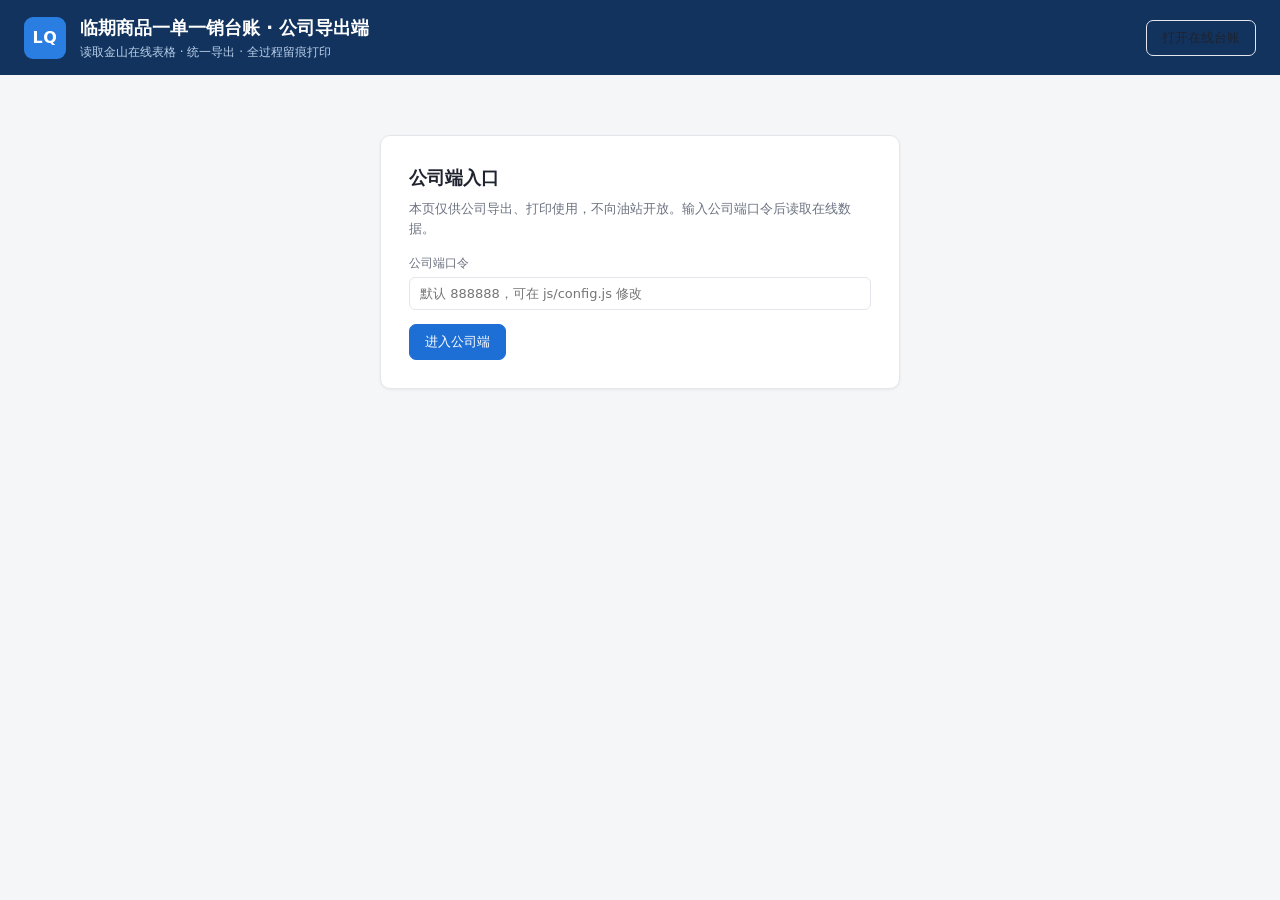
==== admin.html @ de192179 "改造临期台账为云端直写并新增公司导出端" ====
<!DOCTYPE html>
<html lang="zh-CN">
<head>
<meta charset="UTF-8">
<meta name="viewport" content="width=device-width, initial-scale=1.0">
<title>临期商品一单一销台账 · 公司导出端</title>
<link rel="stylesheet" href="css/style.css">
</head>
<body>
<header class="topbar">
  <div class="brand">
    <span class="brand-mark">LQ</span>
    <div>
      <h1>临期商品一单一销台账 · 公司导出端</h1>
      <p class="brand-sub">读取金山在线表格 · 统一导出 · 全过程留痕打印</p>
    </div>
  </div>
  <div class="topbar-actions">
    <button type="button" class="btn btn-ghost" id="btnAdminOpenKdocs">打开在线台账</button>
  </div>
</header>

<div class="admin-gate" id="adminGate">
  <h2>公司端入口</h2>
  <p>本页仅供公司导出、打印使用，不向油站开放。输入公司端口令后读取在线数据。</p>
  <label class="field"><span>公司端口令</span><input type="password" id="adminCode" placeholder="默认 888888，可在 js/config.js 修改"></label>
  <div class="btn-row" style="margin-top:14px"><button type="button" class="btn btn-primary" id="btnAdminLogin">进入公司端</button></div>
</div>

<main id="adminMain" style="display:none">
  <div class="print-head" id="printHead"></div>

  <div class="summary-grid">
    <div class="summary-card"><span>在线单据</span><b id="sumRecords">0</b></div>
    <div class="summary-card"><span>提交日志</span><b id="sumLogs">0</b></div>
    <div class="summary-card"><span>图片张数</span><b id="sumImages">0</b></div>
    <div class="summary-card"><span>最近提交</span><b id="sumLatest" style="font-size:15px">—</b></div>
  </div>

  <div class="admin-actions">
    <button type="button" class="btn btn-ghost" id="btnAdminRefresh">刷新在线数据</button>
    <button type="button" class="btn btn-primary" id="btnAdminExport">导出 Excel（公司打印版）</button>
    <button type="button" class="btn btn-success" id="btnAdminPrint">直接打印 / 另存 PDF</button>
  </div>

  <div class="toolbar">
    <div class="toolbar-left">
      <label class="field-inline"><span>油站</span><input type="text" id="adminFilterStation" placeholder="全部" style="width:140px"></label>
      <label class="field-inline"><span>月份</span><input type="month" id="adminFilterMonth" style="width:150px"></label>
    </div>
    <div class="toolbar-right" id="adminState">尚未读取</div>
  </div>

  <div class="card">
    <h2>一单一销台账（在线）</h2>
    <div class="table-wrap">
      <table class="ledger" id="adminRecordTable">
        <thead><tr>
          <th>单号</th><th>油站</th><th>月份</th><th>填报人</th><th>状态</th><th>分类汇总</th>
          <th>临期金额</th><th>占比</th><th>1%红线</th><th>OA单号</th><th>图片清单</th>
        </tr></thead>
        <tbody id="adminRecordBody"></tbody>
      </table>
      <div id="adminRecordEmpty" class="empty">暂无在线记录，或云函数尚未配置。</div>
    </div>
  </div>

  <div class="card">
    <h2>提交日志（全过程留痕）</h2>
    <div class="table-wrap">
      <table class="ledger" id="adminLogTable">
        <thead><tr>
          <th>序号</th><th>单号</th><th>油站</th><th>月份</th><th>提交时间</th><th>提交人</th>
          <th>品类数</th><th>临期金额</th><th>图片数</th><th>操作类型</th><th>备注</th>
        </tr></thead>
        <tbody id="adminLogBody"></tbody>
      </table>
      <div id="adminLogEmpty" class="empty">暂无提交日志。</div>
    </div>
  </div>
</main>

<div id="toast" class="toast"></div>
<script>
window.addEventListener('error', function(e){
  var box=document.getElementById('toast');
  if(box){box.className='toast show err';box.textContent='脚本错误：'+(e.message||'未知');}
});
</script>
<script src="vendor/exceljs.min.js"></script>
<script src="js/config.js"></script>
<script src="js/utils.js"></script>
<script src="js/cloud.js"></script>
<script src="js/admin.js"></script>
</body>
</html>
---- css/style.css ----
:root{
  --bg:#f5f6f8; --surface:#fff; --surface-2:#fafbfc; --border:#e3e6ea;
  --text:#1f2430; --muted:#6b7280; --primary:#1d6fd6; --primary-dark:#1558ad;
  --success:#1f8a5b; --danger:#c83a3a; --warn:#b5761a; --shadow:0 1px 3px rgba(16,24,40,.06);
}
*{box-sizing:border-box}
html,body{margin:0;padding:0}
body{font-family:"Microsoft YaHei","Segoe UI",system-ui,sans-serif;background:var(--bg);color:var(--text);font-size:14px;line-height:1.5}
.topbar{background:#12335e;color:#fff;padding:14px 24px;display:flex;align-items:center;justify-content:space-between;gap:16px}
.brand{display:flex;align-items:center;gap:14px}
.brand-mark{width:42px;height:42px;border-radius:9px;background:#2a7de1;display:flex;align-items:center;justify-content:center;font-weight:700;font-size:16px;letter-spacing:.5px}
.brand h1{margin:0;font-size:18px;font-weight:600}
.brand-sub{margin:2px 0 0;font-size:12px;color:#b9d0ea}
.topbar-actions{display:flex;gap:8px}
.tabs{display:flex;gap:2px;background:var(--surface);border-bottom:1px solid var(--border);padding:0 20px;position:sticky;top:0;z-index:20}
.tab{border:0;background:transparent;padding:13px 18px;font-size:14px;color:var(--muted);cursor:pointer;border-bottom:2px solid transparent;font-family:inherit}
.tab:hover{color:var(--text)}
.tab.active{color:var(--primary);border-bottom-color:var(--primary);font-weight:600}
.pill{display:inline-block;background:#eef2f7;color:#54627a;border-radius:10px;padding:0 7px;font-size:11px;margin-left:4px}
main{padding:20px 24px 60px;max-width:1360px;margin:0 auto}
.panel{display:none}
.panel.active{display:block}
.toolbar{display:flex;justify-content:space-between;align-items:center;gap:12px;margin-bottom:16px;flex-wrap:wrap}
.toolbar-left,.toolbar-right{display:flex;align-items:center;gap:10px;flex-wrap:wrap}
.field-inline{display:flex;align-items:center;gap:6px;font-size:13px;color:var(--muted)}
.field-inline input,.field-inline select{padding:6px 9px;border:1px solid var(--border);border-radius:6px;font-size:13px;font-family:inherit;background:var(--surface);color:var(--text)}
.btn{border:1px solid var(--border);background:var(--surface);color:var(--text);border-radius:7px;padding:8px 15px;font-size:13px;cursor:pointer;font-family:inherit;transition:.12s}
.btn:hover{background:var(--surface-2);border-color:#c9d0d9}
.btn-primary{background:var(--primary);border-color:var(--primary);color:#fff}
.btn-primary:hover{background:var(--primary-dark);border-color:var(--primary-dark)}
.btn-success{background:var(--success);border-color:var(--success);color:#fff}
.btn-success:hover{background:#18734c}
.btn-danger-ghost{color:var(--danger);border-color:#eccaca}
.btn-ghost{background:transparent}
.btn-sm{padding:6px 10px;font-size:12px}
.btn:disabled{opacity:.5;cursor:not-allowed}
.save-state{font-size:12px;color:var(--muted)}
.save-state.saved{color:var(--success)}
.stepbar{display:flex;gap:8px;margin-bottom:16px;flex-wrap:wrap}
.step{border:1px solid var(--border);background:var(--surface);border-radius:8px;padding:9px 16px;cursor:pointer;font-size:13px;color:var(--muted);font-family:inherit;display:flex;align-items:center;gap:8px}
.step b{width:20px;height:20px;border-radius:50%;background:#eef2f7;color:#54627a;display:inline-flex;align-items:center;justify-content:center;font-size:11px}
.step.active{border-color:var(--primary);color:var(--primary);font-weight:600}
.step.active b{background:var(--primary);color:#fff}
.step.done b{background:var(--success);color:#fff}
.card{background:var(--surface);border:1px solid var(--border);border-radius:10px;padding:18px 20px;margin-bottom:16px;box-shadow:var(--shadow)}
.card h2{font-size:15px;font-weight:600;margin:0 0 14px;padding-bottom:10px;border-bottom:1px solid var(--border)}
.req-note{font-size:12px;font-weight:400;color:var(--muted);margin-left:8px}
.step-panel{display:none}
.step-panel.active{display:block}
.grid{display:grid;gap:14px}
.g2{grid-template-columns:repeat(2,minmax(0,1fr))}
.g3{grid-template-columns:repeat(3,minmax(0,1fr))}
.field{display:flex;flex-direction:column;gap:5px}
.field.full{margin-top:12px}
.field>span{font-size:12px;color:var(--muted);font-weight:500}
.field i{color:var(--danger);font-style:normal}
.field small{font-size:11px;color:#9aa1ad}
.field input,.field select,.field textarea{width:100%;border:1px solid var(--border);border-radius:6px;padding:8px 10px;font-size:13px;font-family:inherit;color:var(--text);background:var(--surface)}
.field input:focus,.field select:focus,.field textarea:focus{outline:2px solid rgba(29,111,214,.2);border-color:var(--primary)}
.field textarea{resize:vertical}
.mono{font-family:Consolas,"Courier New",monospace}
.calc-strip{display:flex;gap:12px;flex-wrap:wrap;margin-top:14px;padding:12px 14px;background:var(--surface-2);border:1px dashed var(--border);border-radius:8px}
.calc-strip>div{display:flex;flex-direction:column;gap:3px;min-width:120px}
.calc-strip span{font-size:11px;color:var(--muted)}
.calc-strip b{font-size:14px;font-weight:600}
.verdict.normal{color:var(--success)}.verdict.near{color:var(--warn)}.verdict.expired{color:var(--danger)}
.redline-hit{color:var(--danger)!important}
.upload-block{margin-top:14px}
.upload-title{font-size:12px;color:var(--muted);margin-bottom:7px;display:flex;align-items:center;gap:8px}
.upload-title .cnt{background:#eef2f7;border-radius:9px;padding:0 7px;font-size:11px}
.dropzone{border:1.5px dashed #c8d3e0;border-radius:8px;padding:14px;text-align:center;color:var(--muted);font-size:12px;cursor:pointer;background:var(--surface-2);transition:.12s}
.dropzone:hover,.dropzone.dragover{border-color:var(--primary);background:#f0f6ff;color:var(--primary)}
.thumb-row{display:flex;gap:10px;flex-wrap:wrap;margin-top:10px}
.thumb{position:relative;width:112px;height:84px;border:1px solid var(--border);border-radius:6px;overflow:hidden;background:#f0f1f3}
.thumb img{width:100%;height:100%;object-fit:cover;cursor:zoom-in}
.thumb .del{position:absolute;top:2px;right:2px;width:19px;height:19px;border:0;border-radius:50%;background:rgba(0,0,0,.62);color:#fff;font-size:12px;line-height:19px;cursor:pointer;padding:0}
.thumb .idx{position:absolute;bottom:2px;left:2px;background:rgba(0,0,0,.55);color:#fff;font-size:10px;padding:0 4px;border-radius:3px}
.form-footer{display:flex;justify-content:flex-end;gap:10px;padding:14px 0;border-top:1px solid var(--border)}
.close-check ul{margin:0;padding-left:20px;font-size:13px}
.close-check li{margin:5px 0}
.close-check li.ok{color:var(--success)}
.close-check li.bad{color:var(--danger)}
.cat-wrap{overflow:auto;border:1px solid var(--border);border-radius:8px}
table.cat-table{width:100%;border-collapse:collapse;font-size:13px;min-width:460px}
table.cat-table th{background:var(--surface-2);color:var(--muted);font-weight:600;text-align:left;padding:9px 12px;border-bottom:1px solid var(--border)}
table.cat-table td{padding:6px 8px;border-bottom:1px solid #eef0f3}
table.cat-table tfoot td{background:var(--surface-2);font-weight:600;border-bottom:0}
table.cat-table input{width:100%;border:1px solid transparent;border-radius:5px;padding:6px 8px;font-size:13px;font-family:inherit;background:transparent;color:var(--text)}
table.cat-table input:focus{border-color:var(--primary);background:#fff;outline:none}
.cat-del{border:0;background:none;color:var(--danger);cursor:pointer;font-size:16px;padding:2px 8px;font-family:inherit}
.hint-line{font-size:12px;color:var(--muted);margin:-6px 0 10px}
table.ledger,table.mini-table{width:100%;border-collapse:collapse;font-size:13px}
table.ledger th,table.mini-table th{background:var(--surface-2);text-align:left;padding:11px 12px;font-weight:600;color:var(--muted);border-bottom:1px solid var(--border);white-space:nowrap}
table.ledger td,table.mini-table td{padding:10px 12px;border-bottom:1px solid #eef0f3;vertical-align:middle}
table.ledger tr:hover td{background:#f9fbfe}
.tag{display:inline-block;border-radius:10px;padding:2px 9px;font-size:11px;background:#eef2f7;color:#54627a}
.tag.done{background:#e7f6ef;color:var(--success)}
.tag.warn{background:#fdf3e2;color:var(--warn)}
.empty{padding:40px;text-align:center;color:var(--muted)}
.link-btn{border:0;background:none;color:var(--primary);cursor:pointer;font-size:12px;padding:2px 5px;font-family:inherit}
.link-btn.danger{color:var(--danger)}
.export-card{max-width:760px}
.export-card p{color:var(--muted);font-size:13px;margin:0 0 14px}
.export-card p strong{color:var(--text)}
.export-meta{font-size:12px;color:var(--muted);margin-bottom:12px}
.radio-row{display:flex;gap:20px;margin-bottom:12px;font-size:13px}
.btn-row{display:flex;gap:10px}
.help-list{font-size:13px;line-height:1.9;padding-left:20px;margin:0}
.help-list li{margin:4px 0}
.note{font-size:12px;color:var(--muted);margin-top:10px}
.toast{position:fixed;bottom:24px;left:50%;transform:translateX(-50%) translateY(100px);background:#1f2430;color:#fff;padding:11px 20px;border-radius:8px;font-size:13px;opacity:0;transition:.25s;z-index:100;pointer-events:none;max-width:80vw}
.toast.show{transform:translateX(-50%) translateY(0);opacity:1}
.toast.err{background:var(--danger)}
.lightbox{position:fixed;inset:0;background:rgba(0,0,0,.85);display:flex;align-items:center;justify-content:center;z-index:200;cursor:zoom-out}
.lightbox img{max-width:92vw;max-height:92vh;object-fit:contain}
@media(max-width:900px){.g3,.g2{grid-template-columns:1fr}main{padding:14px}.brand-sub{display:none}.tab{padding:11px 10px;font-size:13px}}
/* ---- 公司导出端 ---- */
.admin-gate{max-width:520px;margin:60px auto;background:var(--surface);border:1px solid var(--border);border-radius:10px;padding:28px;box-shadow:var(--shadow)}
.admin-gate h2{margin:0 0 8px;font-size:18px}
.admin-gate p{color:var(--muted);font-size:13px;margin:0 0 16px}
.summary-grid{display:grid;grid-template-columns:repeat(4,minmax(0,1fr));gap:12px;margin-bottom:16px}
.summary-card{background:var(--surface);border:1px solid var(--border);border-radius:10px;padding:14px 16px;box-shadow:var(--shadow)}
.summary-card span{display:block;font-size:12px;color:var(--muted)}
.summary-card b{display:block;font-size:22px;margin-top:4px}
.admin-actions{display:flex;gap:10px;flex-wrap:wrap;margin-bottom:14px}
.table-wrap{overflow:auto;border:1px solid var(--border);border-radius:8px}
.print-head{display:none}
@media(max-width:900px){.summary-grid{grid-template-columns:repeat(2,minmax(0,1fr))}}
@media print{.topbar,.tabs,.toolbar,.stepbar,.form-footer,.toast,.admin-actions,.field-inline{display:none!important}main{padding:0;max-width:none}.card{box-shadow:none;break-inside:avoid;border:0;padding:8px 0}.table-wrap{border:0}.print-head{display:block;margin-bottom:10px;font-size:14px}.summary-grid{grid-template-columns:repeat(4,minmax(0,1fr))}table.ledger th,table.ledger td{padding:5px 6px;font-size:11px}}
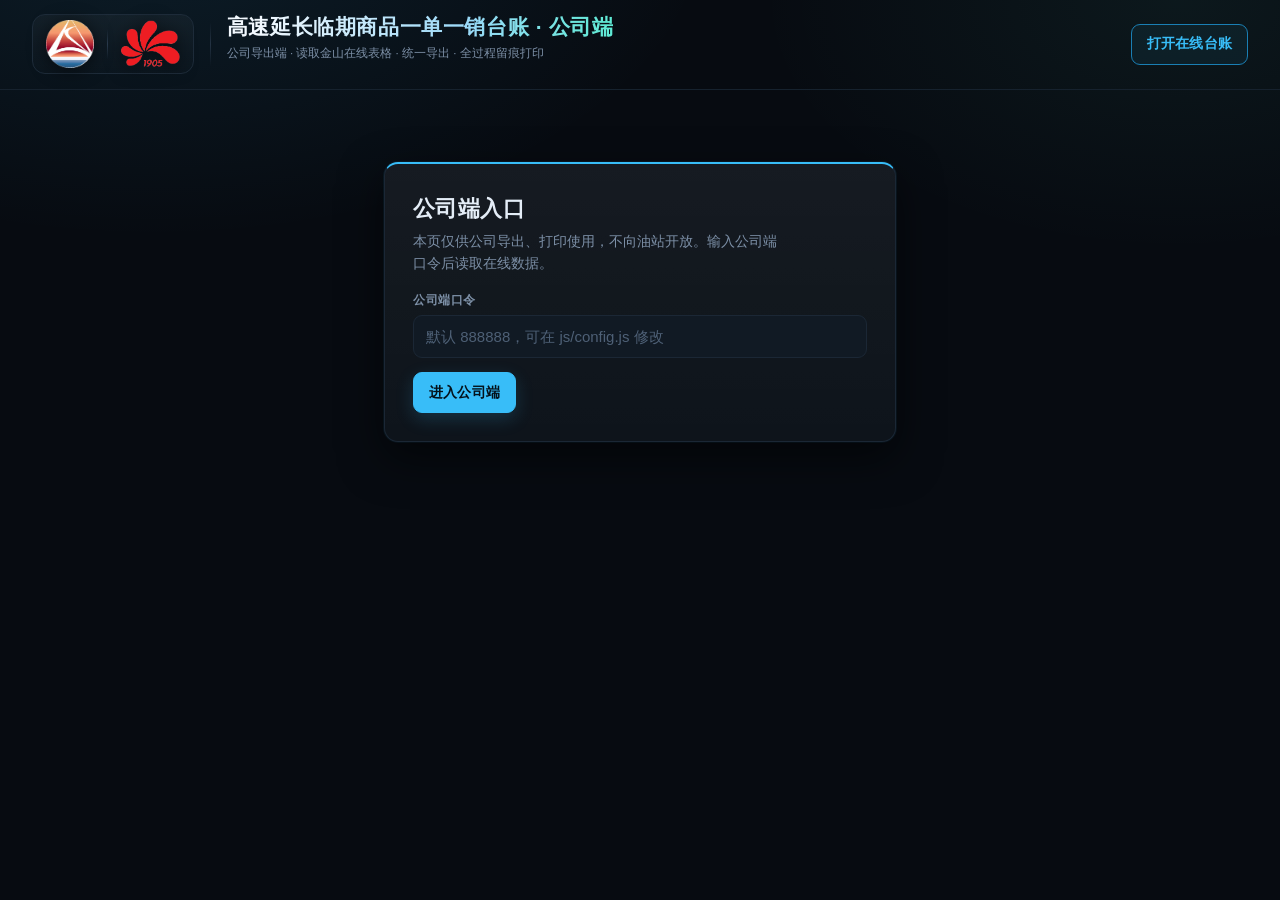
==== commit be15498a: "改版：驾驶舱深色科技风 + 双Logo品牌头 + 标题改为高速延长临期台账" ====
--- a/admin.html
+++ b/admin.html
@@ -7,15 +7,20 @@
 <link rel="stylesheet" href="css/style.css">
 </head>
 <body>
-<header class="topbar">
+<header class="top">
   <div class="brand">
-    <span class="brand-mark">LQ</span>
-    <div>
-      <h1>临期商品一单一销台账 · 公司导出端</h1>
-      <p class="brand-sub">读取金山在线表格 · 统一导出 · 全过程留痕打印</p>
+    <div class="logos">
+      <img class="lg lg-jk" src="assets/logo_jk.png" alt="陕西交控" title="陕西交通控股集团">
+      <span class="lgsep"></span>
+      <img class="lg lg-yc" src="assets/logo_yc.png" alt="延长石油 1905" title="延长石油 1905">
+    </div>
+    <span class="vline"></span>
+    <div class="tblock">
+      <h1>高速延长临期商品一单一销台账 · 公司端</h1>
+      <p class="meta">公司导出端 · 读取金山在线表格 · 统一导出 · 全过程留痕打印</p>
     </div>
   </div>
-  <div class="topbar-actions">
+  <div class="topright">
     <button type="button" class="btn btn-ghost" id="btnAdminOpenKdocs">打开在线台账</button>
   </div>
 </header>
--- a/css/style.css
+++ b/css/style.css
@@ -1,129 +1,493 @@
+/* ==========================================================================
+   临期商品一单一销台账 · 设计系统 v4
+   视觉基准：非油历史记录同比分析驾驶舱（深色科技风）
+   :root 色值与 body 背景照抄驾驶舱；屏幕深色，打印仍为白底黑字
+   ========================================================================== */
+
 :root{
-  --bg:#f5f6f8; --surface:#fff; --surface-2:#fafbfc; --border:#e3e6ea;
-  --text:#1f2430; --muted:#6b7280; --primary:#1d6fd6; --primary-dark:#1558ad;
-  --success:#1f8a5b; --danger:#c83a3a; --warn:#b5761a; --shadow:0 1px 3px rgba(16,24,40,.06);
-}
+  /* ── 驾驶舱基准（原样照抄） ── */
+  --bg:#070B11; --panel:#0C1219; --panel2:#111A24; --line:#1B2735;
+  --grid:#17212C; --txt:#E4EDF7; --mut:#7C8FA6; --faint:#4E6076;
+  --data:#38BDF8; --data-dim:#1A7FB4; --hero:#5EEAD4;
+  --up:#FF6B6B; --down:#34D399; --warn:#FBBF24;
+  --r:14px;
+
+  /* ── 语义映射：旧变量名保留，统一指向驾驶舱基准 ── */
+  --primary:var(--data);
+  --primary-dark:var(--data-dim);
+  --cyan:var(--hero);
+  --success:var(--down);
+  --danger:var(--up);
+  --ink:var(--txt);
+  --muted:var(--mut);
+  --paper:var(--bg);
+  --surface:var(--panel);
+  --surface-2:var(--panel2);
+  --navy:var(--panel);
+  --navy-2:var(--panel2);
+  --white:var(--txt);
+  --line-strong:#2C3D50;
+
+  --radius-sm:9px; --radius:var(--r); --radius-lg:var(--r); --radius-pill:999px;
+  --shadow-sm:0 2px 12px rgba(0,0,0,.38);
+  --shadow-md:0 16px 44px rgba(0,0,0,.55);
+  --shadow-glow:0 0 0 1px rgba(56,189,248,.28),0 0 20px rgba(56,189,248,.14);
+  --ease-out:cubic-bezier(.16,1,.3,1);
+  --font-num:"Bahnschrift","DIN Alternate","Consolas","SFMono-Regular",monospace;
+}
+
 *{box-sizing:border-box}
-html,body{margin:0;padding:0}
-body{font-family:"Microsoft YaHei","Segoe UI",system-ui,sans-serif;background:var(--bg);color:var(--text);font-size:14px;line-height:1.5}
-.topbar{background:#12335e;color:#fff;padding:14px 24px;display:flex;align-items:center;justify-content:space-between;gap:16px}
-.brand{display:flex;align-items:center;gap:14px}
-.brand-mark{width:42px;height:42px;border-radius:9px;background:#2a7de1;display:flex;align-items:center;justify-content:center;font-weight:700;font-size:16px;letter-spacing:.5px}
-.brand h1{margin:0;font-size:18px;font-weight:600}
-.brand-sub{margin:2px 0 0;font-size:12px;color:#b9d0ea}
-.topbar-actions{display:flex;gap:8px}
-.tabs{display:flex;gap:2px;background:var(--surface);border-bottom:1px solid var(--border);padding:0 20px;position:sticky;top:0;z-index:20}
-.tab{border:0;background:transparent;padding:13px 18px;font-size:14px;color:var(--muted);cursor:pointer;border-bottom:2px solid transparent;font-family:inherit}
-.tab:hover{color:var(--text)}
-.tab.active{color:var(--primary);border-bottom-color:var(--primary);font-weight:600}
-.pill{display:inline-block;background:#eef2f7;color:#54627a;border-radius:10px;padding:0 7px;font-size:11px;margin-left:4px}
-main{padding:20px 24px 60px;max-width:1360px;margin:0 auto}
+html,body{margin:0;padding:0;min-height:100%}
+html{background:var(--bg)}
+body{
+  min-height:100vh;
+  background:
+    radial-gradient(900px 500px at 12% -8%, rgba(56,189,248,.10), transparent 62%),
+    radial-gradient(700px 420px at 92% 0%, rgba(94,234,212,.06), transparent 60%),
+    var(--bg);
+  color:var(--txt);
+  font:13.5px/1.55 -apple-system,BlinkMacSystemFont,"Segoe UI","Microsoft YaHei","PingFang SC",sans-serif;
+  font-variant-numeric:tabular-nums;
+  -webkit-font-smoothing:antialiased;
+  overflow-x:hidden;
+}
+:focus{outline:none}
+:focus-visible{outline:2px solid var(--data);outline-offset:2px}
+::placeholder{color:var(--faint);opacity:1}
+input:-webkit-autofill,
+input:-webkit-autofill:hover,
+input:-webkit-autofill:focus{
+  -webkit-text-fill-color:var(--txt);
+  -webkit-box-shadow:0 0 0 1000px var(--panel2) inset;
+  transition:background-color 9999s ease-in-out 0s;
+}
+input[type="date"]::-webkit-calendar-picker-indicator,
+input[type="month"]::-webkit-calendar-picker-indicator{filter:invert(1);opacity:.65;cursor:pointer}
+
+/* ---------------- 顶部：双标识 + 台账名称（复刻驾驶舱） ---------------- */
+.top{
+  display:flex;align-items:center;gap:16px;flex-wrap:wrap;
+  padding:14px clamp(16px,3vw,32px);border-bottom:1px solid #16222E;
+}
+.brand{display:flex;align-items:center;gap:15px;min-width:0;flex:1 1 auto}
+.logos{
+  display:flex;align-items:center;flex:0 0 auto;padding:5px 13px;border-radius:13px;
+  border:1px solid #1E2C3A;
+  background:linear-gradient(180deg,rgba(255,255,255,.038),rgba(255,255,255,.008));
+}
+.lg{display:block;width:auto;filter:drop-shadow(0 2px 9px rgba(0,0,0,.6))}
+.lg-jk{height:48px}
+.lg-yc{height:48px}
+.lgsep{
+  width:1px;height:30px;margin:0 13px;flex:0 0 auto;
+  background:linear-gradient(180deg,transparent,#2C3D50,transparent);
+}
+.vline{
+  width:1px;height:44px;flex:0 0 auto;margin:0 1px;
+  background:linear-gradient(180deg,transparent,#243343,transparent);
+}
+.tblock{min-width:0;padding-right:6px}
+h1{
+  margin:0;font-size:21px;font-weight:700;letter-spacing:.6px;line-height:1.25;
+  background:linear-gradient(92deg,#F2F8FE 8%,#9AD9F8 62%,#5EEAD4 100%);
+  -webkit-background-clip:text;background-clip:text;-webkit-text-fill-color:transparent;color:#EAF4FC;
+}
+.meta{font-size:11.5px;color:var(--mut);margin-top:5px;overflow-wrap:anywhere}
+.meta b{color:var(--txt);font-weight:600}
+.topright{margin-left:auto;display:flex;align-items:center;gap:8px;flex-wrap:wrap;min-width:0}
+.top .btn{color:var(--data);border-color:var(--data-dim);background:rgba(56,189,248,.06)}
+.top .btn:hover:not(:disabled){background:rgba(56,189,248,.16);border-color:var(--data)}
+
+/* ---------------- 标签页 ---------------- */
+.tabs{
+  display:flex;gap:0;background:var(--panel);
+  border-bottom:1px solid var(--line);
+  padding:0 clamp(16px,3vw,32px);
+  position:sticky;top:0;z-index:20;
+}
+.tab{
+  border:0;background:transparent;
+  padding:.85rem 1.15rem;
+  font:inherit;font-size:.875rem;color:var(--mut);
+  cursor:pointer;border-bottom:2px solid transparent;
+  transition:color .18s var(--ease-out),border-color .18s var(--ease-out);
+}
+.tab:hover{color:var(--txt)}
+.tab.active{color:var(--data);border-bottom-color:var(--hero);font-weight:700}
+.pill{
+  display:inline-block;background:var(--panel2);color:var(--data);
+  border:1px solid var(--data-dim);border-radius:var(--radius-pill);
+  padding:0 .45rem;font-family:var(--font-num);font-size:.7rem;margin-left:.25rem;
+}
+
+main{padding:clamp(18px,3vw,32px) clamp(16px,3vw,32px) 4rem;max-width:1440px;margin:0 auto}
 .panel{display:none}
-.panel.active{display:block}
-.toolbar{display:flex;justify-content:space-between;align-items:center;gap:12px;margin-bottom:16px;flex-wrap:wrap}
-.toolbar-left,.toolbar-right{display:flex;align-items:center;gap:10px;flex-wrap:wrap}
-.field-inline{display:flex;align-items:center;gap:6px;font-size:13px;color:var(--muted)}
-.field-inline input,.field-inline select{padding:6px 9px;border:1px solid var(--border);border-radius:6px;font-size:13px;font-family:inherit;background:var(--surface);color:var(--text)}
-.btn{border:1px solid var(--border);background:var(--surface);color:var(--text);border-radius:7px;padding:8px 15px;font-size:13px;cursor:pointer;font-family:inherit;transition:.12s}
-.btn:hover{background:var(--surface-2);border-color:#c9d0d9}
-.btn-primary{background:var(--primary);border-color:var(--primary);color:#fff}
-.btn-primary:hover{background:var(--primary-dark);border-color:var(--primary-dark)}
-.btn-success{background:var(--success);border-color:var(--success);color:#fff}
-.btn-success:hover{background:#18734c}
-.btn-danger-ghost{color:var(--danger);border-color:#eccaca}
-.btn-ghost{background:transparent}
-.btn-sm{padding:6px 10px;font-size:12px}
-.btn:disabled{opacity:.5;cursor:not-allowed}
-.save-state{font-size:12px;color:var(--muted)}
-.save-state.saved{color:var(--success)}
-.stepbar{display:flex;gap:8px;margin-bottom:16px;flex-wrap:wrap}
-.step{border:1px solid var(--border);background:var(--surface);border-radius:8px;padding:9px 16px;cursor:pointer;font-size:13px;color:var(--muted);font-family:inherit;display:flex;align-items:center;gap:8px}
-.step b{width:20px;height:20px;border-radius:50%;background:#eef2f7;color:#54627a;display:inline-flex;align-items:center;justify-content:center;font-size:11px}
-.step.active{border-color:var(--primary);color:var(--primary);font-weight:600}
-.step.active b{background:var(--primary);color:#fff}
-.step.done b{background:var(--success);color:#fff}
-.card{background:var(--surface);border:1px solid var(--border);border-radius:10px;padding:18px 20px;margin-bottom:16px;box-shadow:var(--shadow)}
-.card h2{font-size:15px;font-weight:600;margin:0 0 14px;padding-bottom:10px;border-bottom:1px solid var(--border)}
-.req-note{font-size:12px;font-weight:400;color:var(--muted);margin-left:8px}
-.step-panel{display:none}
-.step-panel.active{display:block}
-.grid{display:grid;gap:14px}
+.panel.active{display:block;animation:panel-in .32s var(--ease-out) both}
+@keyframes panel-in{from{opacity:0;transform:translateY(8px) scale(.995)}to{opacity:1;transform:none}}
+
+/* ---------------- 通用控件 ---------------- */
+.toolbar{
+  display:flex;justify-content:space-between;align-items:center;gap:var(--space-3, .75rem);
+  margin-bottom:1rem;flex-wrap:wrap;
+}
+.toolbar-left,.toolbar-right{display:flex;align-items:center;gap:.75rem;flex-wrap:wrap}
+.field-inline{display:flex;align-items:center;gap:.4rem;font-size:.8125rem;color:var(--txt)}
+.field-inline input,.field-inline select{
+  padding:.45rem .65rem;border:1px solid var(--line);border-radius:var(--radius-sm);
+  font:inherit;font-size:.875rem;background:var(--panel2);color:var(--txt);
+  min-height:36px;transition:border-color .18s var(--ease-out),box-shadow .18s var(--ease-out);
+}
+.field-inline input:focus,.field-inline select:focus{
+  border-color:var(--data);box-shadow:var(--shadow-glow);
+}
+
+.btn{
+  border:1px solid var(--line);
+  background:transparent;color:var(--txt);
+  border-radius:var(--radius-sm);
+  padding:.55rem .95rem;
+  font:inherit;font-size:.875rem;font-weight:650;letter-spacing:.01em;
+  cursor:pointer;min-height:38px;
+  transition:transform .18s var(--ease-out),background .18s var(--ease-out),
+             border-color .18s var(--ease-out),box-shadow .18s var(--ease-out);
+}
+.btn:hover:not(:disabled){transform:translateY(-1px);border-color:var(--data-dim);background:rgba(56,189,248,.08)}
+.btn:active:not(:disabled){transform:none}
+.btn:focus-visible{outline:2px solid var(--data);outline-offset:2px}
+.btn-primary{
+  background:var(--data);border-color:var(--data);color:#04121B;
+  box-shadow:0 6px 18px rgba(56,189,248,.18);
+}
+.btn-primary:hover:not(:disabled){background:#5CCBF9;border-color:#5CCBF9;box-shadow:0 10px 24px rgba(56,189,248,.28)}
+.btn-success{
+  background:var(--down);border-color:var(--down);color:#04121B;
+  box-shadow:0 6px 16px rgba(52,211,153,.18);
+}
+.btn-success:hover:not(:disabled){background:#5BDDAD;border-color:#5BDDAD}
+.btn-danger-ghost{color:var(--up);border-color:rgba(255,107,107,.45)}
+.btn-ghost{background:transparent;color:var(--txt);border-color:var(--line)}
+.btn-sm{padding:.35rem .7rem;font-size:.8rem;min-height:32px}
+.btn:disabled{opacity:.48;cursor:not-allowed;transform:none;box-shadow:none}
+
+.save-state{
+  font-size:.8125rem;color:var(--mut);
+  padding:.28rem .75rem;border:1px solid var(--line);border-radius:var(--radius-pill);
+  background:var(--panel2);font-family:var(--font-num);
+}
+.save-state.saved{color:var(--down);border-color:rgba(52,211,153,.45);box-shadow:0 0 0 3px rgba(52,211,153,.10)}
+
+/* ---------------- 步骤进度轨 ---------------- */
+.stepbar{
+  display:flex;gap:.5rem;margin-bottom:1rem;padding:0;background:transparent;
+}
+.step{
+  position:relative;flex:1 1 0;display:flex;align-items:center;gap:.55rem;
+  border:1px solid var(--line);border-radius:var(--r);
+  padding:.75rem .9rem;cursor:pointer;
+  font:inherit;font-size:.8125rem;color:var(--mut);
+  background:var(--panel);text-align:left;
+  transition:background .18s var(--ease-out),color .18s var(--ease-out),
+             border-color .18s var(--ease-out),box-shadow .18s var(--ease-out);
+}
+.step:not(:last-child)::after{
+  content:"";position:absolute;right:calc(.5rem * -1);top:50%;
+  width:.5rem;height:1px;background:var(--line-strong);
+}
+.step:hover{background:var(--panel2);color:var(--txt);border-color:var(--line-strong)}
+.step.active{
+  background:linear-gradient(135deg,rgba(56,189,248,.14),rgba(94,234,212,.07));
+  color:var(--data);font-weight:700;border-color:rgba(56,189,248,.45);
+  box-shadow:var(--shadow-glow);
+}
+.step b{
+  width:1.6rem;height:1.6rem;flex:0 0 1.6rem;
+  display:inline-flex;align-items:center;justify-content:center;
+  border:1px solid var(--line-strong);border-radius:50%;
+  background:var(--panel2);color:var(--mut);
+  font-family:var(--font-num);font-size:.75rem;font-weight:700;
+}
+.step.active b{
+  background:var(--data);border-color:transparent;color:#04121B;
+  box-shadow:0 0 0 4px rgba(56,189,248,.14),0 0 12px rgba(56,189,248,.35);
+}
+.step.done b{background:var(--down);border-color:transparent;color:#04121B}
+
+/* ---------------- 卡片 / 表单 ---------------- */
+.card{
+  position:relative;
+  background:linear-gradient(180deg,rgba(255,255,255,.038),rgba(255,255,255,.008)),var(--panel);
+  border:1px solid var(--line);
+  border-radius:var(--r);
+  padding:clamp(16px,1.8vw,22px) clamp(18px,2.2vw,26px);
+  margin-bottom:1rem;
+  box-shadow:var(--shadow-sm);
+  transition:box-shadow .2s var(--ease-out),border-color .2s var(--ease-out);
+}
+.card::before{
+  content:"";position:absolute;left:0;top:0;height:1px;width:100%;
+  background:linear-gradient(90deg,transparent,rgba(56,189,248,.35),transparent);
+}
+.card:hover{border-color:var(--line-strong)}
+.card h2{
+  font-size:1rem;font-weight:700;margin:0 0 1rem;
+  padding-bottom:.6rem;border-bottom:1px solid var(--line);
+  display:flex;align-items:center;gap:.6rem;letter-spacing:.02em;color:var(--txt);
+}
+.card h2::before{
+  content:"";width:.5rem;height:.5rem;flex:0 0 .5rem;border-radius:50%;
+  background:var(--hero);box-shadow:0 0 0 4px rgba(94,234,212,.14),0 0 12px rgba(94,234,212,.45);
+}
+.req-note,.hint-line,.field small,.note{color:var(--mut);font-size:.75rem;font-weight:400}
+.req-note{margin-left:.25rem}
+.hint-line{margin:-.25rem 0 .65rem}
+
+.grid{display:grid;gap:clamp(12px,1.4vw,18px)}
 .g2{grid-template-columns:repeat(2,minmax(0,1fr))}
 .g3{grid-template-columns:repeat(3,minmax(0,1fr))}
-.field{display:flex;flex-direction:column;gap:5px}
-.field.full{margin-top:12px}
-.field>span{font-size:12px;color:var(--muted);font-weight:500}
-.field i{color:var(--danger);font-style:normal}
-.field small{font-size:11px;color:#9aa1ad}
-.field input,.field select,.field textarea{width:100%;border:1px solid var(--border);border-radius:6px;padding:8px 10px;font-size:13px;font-family:inherit;color:var(--text);background:var(--surface)}
-.field input:focus,.field select:focus,.field textarea:focus{outline:2px solid rgba(29,111,214,.2);border-color:var(--primary)}
-.field textarea{resize:vertical}
-.mono{font-family:Consolas,"Courier New",monospace}
-.calc-strip{display:flex;gap:12px;flex-wrap:wrap;margin-top:14px;padding:12px 14px;background:var(--surface-2);border:1px dashed var(--border);border-radius:8px}
-.calc-strip>div{display:flex;flex-direction:column;gap:3px;min-width:120px}
-.calc-strip span{font-size:11px;color:var(--muted)}
-.calc-strip b{font-size:14px;font-weight:600}
-.verdict.normal{color:var(--success)}.verdict.near{color:var(--warn)}.verdict.expired{color:var(--danger)}
-.redline-hit{color:var(--danger)!important}
-.upload-block{margin-top:14px}
-.upload-title{font-size:12px;color:var(--muted);margin-bottom:7px;display:flex;align-items:center;gap:8px}
-.upload-title .cnt{background:#eef2f7;border-radius:9px;padding:0 7px;font-size:11px}
-.dropzone{border:1.5px dashed #c8d3e0;border-radius:8px;padding:14px;text-align:center;color:var(--muted);font-size:12px;cursor:pointer;background:var(--surface-2);transition:.12s}
-.dropzone:hover,.dropzone.dragover{border-color:var(--primary);background:#f0f6ff;color:var(--primary)}
-.thumb-row{display:flex;gap:10px;flex-wrap:wrap;margin-top:10px}
-.thumb{position:relative;width:112px;height:84px;border:1px solid var(--border);border-radius:6px;overflow:hidden;background:#f0f1f3}
+.field{display:flex;flex-direction:column;gap:.35rem;min-width:0}
+.field.full{margin-top:.75rem}
+.field>span{font-size:.75rem;font-weight:700;letter-spacing:.05em;color:var(--mut)}
+.field i{color:var(--up);font-style:normal}
+.field small{color:var(--mut)}
+.field input,.field select,.field textarea{
+  width:100%;min-width:0;border:1px solid var(--line);border-radius:var(--radius-sm);
+  padding:.55rem .75rem;font:inherit;font-size:.9375rem;
+  color:var(--txt);background:var(--panel2);
+  transition:border-color .18s var(--ease-out),box-shadow .18s var(--ease-out);
+}
+.field input:focus,.field select:focus,.field textarea:focus{
+  border-color:var(--data);background:#0A1017;box-shadow:var(--shadow-glow);
+}
+.field textarea{resize:vertical;line-height:1.6}
+.mono{font-family:var(--font-num);color:var(--data)}
+
+.calc-strip{
+  display:flex;gap:1rem;flex-wrap:wrap;
+  margin-top:1rem;padding:1rem 1.15rem;
+  background:
+    repeating-linear-gradient(0deg,rgba(94,234,212,.035) 0 1px,transparent 1px 6px),
+    var(--panel2);
+  color:var(--txt);
+  border:1px solid var(--data-dim);
+  border-radius:var(--r);
+  box-shadow:inset 0 1px 0 rgba(255,255,255,.03);
+}
+.calc-strip>div{display:flex;flex-direction:column;gap:.15rem;min-width:130px}
+.calc-strip span{font-size:.75rem;color:var(--mut)}
+.calc-strip b{font-family:var(--font-num);font-size:1.15rem;font-weight:700;color:var(--data)}
+.calc-strip .redline-hit{color:var(--up)!important}
+.verdict.normal{color:var(--down)}.verdict.near{color:var(--warn)}.verdict.expired{color:var(--up)}
+.redline-hit{color:var(--up)!important}
+
+/* ---------------- 上传区 ---------------- */
+.upload-block{margin-top:.75rem}
+.upload-title{
+  font-size:.75rem;color:var(--mut);margin-bottom:.45rem;
+  display:flex;align-items:center;gap:.5rem;flex-wrap:wrap;
+}
+.upload-title .cnt{
+  background:var(--panel2);border:1px solid var(--data-dim);border-radius:var(--radius-pill);
+  padding:0 .45rem;font-family:var(--font-num);font-size:.7rem;color:var(--data);
+}
+.dropzone{
+  border:1.5px dashed var(--line-strong);border-radius:var(--r);
+  padding:1rem;text-align:center;color:var(--mut);font-size:.8125rem;
+  cursor:pointer;transition:.18s var(--ease-out);
+  background:
+    linear-gradient(rgba(56,189,248,.035) 1px,transparent 1px),
+    linear-gradient(90deg,rgba(56,189,248,.035) 1px,transparent 1px),
+    var(--panel2);
+  background-size:24px 24px,24px 24px,auto;
+}
+.dropzone:hover,.dropzone.dragover{
+  border-color:var(--data);color:var(--data);
+  background:
+    linear-gradient(rgba(56,189,248,.08) 1px,transparent 1px),
+    linear-gradient(90deg,rgba(56,189,248,.08) 1px,transparent 1px),
+    rgba(56,189,248,.06);
+  box-shadow:var(--shadow-glow);
+}
+.thumb-row{display:flex;gap:.6rem;flex-wrap:wrap;margin-top:.75rem}
+.thumb{
+  position:relative;width:7rem;height:5.25rem;
+  border:1px solid var(--line);border-radius:var(--radius-sm);overflow:hidden;background:var(--panel2);
+  transition:transform .18s var(--ease-out),box-shadow .18s var(--ease-out);
+}
+.thumb:hover{transform:translateY(-2px);box-shadow:var(--shadow-glow)}
 .thumb img{width:100%;height:100%;object-fit:cover;cursor:zoom-in}
-.thumb .del{position:absolute;top:2px;right:2px;width:19px;height:19px;border:0;border-radius:50%;background:rgba(0,0,0,.62);color:#fff;font-size:12px;line-height:19px;cursor:pointer;padding:0}
-.thumb .idx{position:absolute;bottom:2px;left:2px;background:rgba(0,0,0,.55);color:#fff;font-size:10px;padding:0 4px;border-radius:3px}
-.form-footer{display:flex;justify-content:flex-end;gap:10px;padding:14px 0;border-top:1px solid var(--border)}
-.close-check ul{margin:0;padding-left:20px;font-size:13px}
-.close-check li{margin:5px 0}
-.close-check li.ok{color:var(--success)}
-.close-check li.bad{color:var(--danger)}
-.cat-wrap{overflow:auto;border:1px solid var(--border);border-radius:8px}
-table.cat-table{width:100%;border-collapse:collapse;font-size:13px;min-width:460px}
-table.cat-table th{background:var(--surface-2);color:var(--muted);font-weight:600;text-align:left;padding:9px 12px;border-bottom:1px solid var(--border)}
-table.cat-table td{padding:6px 8px;border-bottom:1px solid #eef0f3}
-table.cat-table tfoot td{background:var(--surface-2);font-weight:600;border-bottom:0}
-table.cat-table input{width:100%;border:1px solid transparent;border-radius:5px;padding:6px 8px;font-size:13px;font-family:inherit;background:transparent;color:var(--text)}
-table.cat-table input:focus{border-color:var(--primary);background:#fff;outline:none}
-.cat-del{border:0;background:none;color:var(--danger);cursor:pointer;font-size:16px;padding:2px 8px;font-family:inherit}
-.hint-line{font-size:12px;color:var(--muted);margin:-6px 0 10px}
-table.ledger,table.mini-table{width:100%;border-collapse:collapse;font-size:13px}
-table.ledger th,table.mini-table th{background:var(--surface-2);text-align:left;padding:11px 12px;font-weight:600;color:var(--muted);border-bottom:1px solid var(--border);white-space:nowrap}
-table.ledger td,table.mini-table td{padding:10px 12px;border-bottom:1px solid #eef0f3;vertical-align:middle}
-table.ledger tr:hover td{background:#f9fbfe}
-.tag{display:inline-block;border-radius:10px;padding:2px 9px;font-size:11px;background:#eef2f7;color:#54627a}
-.tag.done{background:#e7f6ef;color:var(--success)}
-.tag.warn{background:#fdf3e2;color:var(--warn)}
-.empty{padding:40px;text-align:center;color:var(--muted)}
-.link-btn{border:0;background:none;color:var(--primary);cursor:pointer;font-size:12px;padding:2px 5px;font-family:inherit}
-.link-btn.danger{color:var(--danger)}
+.thumb .del{
+  position:absolute;top:3px;right:3px;width:20px;height:20px;border:0;border-radius:6px;
+  background:rgba(7,11,17,.88);color:var(--txt);font-size:.75rem;line-height:20px;cursor:pointer;padding:0;
+}
+.thumb .idx{
+  position:absolute;bottom:3px;left:3px;background:rgba(7,11,17,.88);color:var(--txt);
+  font-family:var(--font-num);font-size:.65rem;padding:0 .3rem;border-radius:5px;
+}
+
+/* ---------------- 表格 ---------------- */
+.cat-wrap,.table-wrap{overflow:auto;border:1px solid var(--line);border-radius:var(--r);background:var(--panel)}
+table.cat-table,table.ledger,table.mini-table{width:100%;border-collapse:collapse}
+table.cat-table{min-width:460px;font-size:.875rem}
+table.cat-table th,table.ledger th,table.mini-table th{
+  background:var(--panel2);
+  color:var(--txt);text-align:left;
+  padding:.6rem .75rem;font-weight:700;font-size:.75rem;letter-spacing:.03em;
+  border-bottom:1px solid var(--line-strong);white-space:nowrap;
+}
+table.cat-table td,table.ledger td,table.mini-table td{
+  padding:.5rem .7rem;border-bottom:1px solid var(--line);vertical-align:middle;color:var(--txt);
+}
+table.ledger{font-size:.8125rem}
+table.ledger td{font-variant-numeric:tabular-nums}
+table.ledger td.mono,table.ledger b{color:var(--data)}
+table.cat-table tfoot td{background:var(--panel2);font-weight:700;border-bottom:0;color:var(--data)}
+table.cat-table input{
+  width:100%;min-width:0;border:1px solid transparent;border-radius:6px;
+  padding:.4rem .5rem;font:inherit;font-size:.875rem;background:transparent;color:var(--txt);
+}
+table.cat-table input:focus{border-color:var(--data);background:#0A1017;outline:none;box-shadow:var(--shadow-glow)}
+/* 分类三级联动：min-width:0 防止 flex 子项撑破表格 */
+.cat-pick{display:flex;align-items:center;gap:.35rem;min-width:0}
+table.cat-table .cat-pick select,
+table.cat-table .cat-pick input{
+  min-width:0;border:1px solid var(--line);border-radius:6px;
+  padding:.4rem .45rem;font:inherit;font-size:.8125rem;
+  background:var(--panel2);color:var(--txt);
+}
+table.cat-table .cat-pick .cat-big{flex:0 0 30%}
+table.cat-table .cat-pick .cat-mid{flex:1 1 auto}
+table.cat-table .cat-pick .cat-custom{flex:1 1 auto;width:auto}
+table.cat-table .cat-pick select:focus,
+table.cat-table .cat-pick input:focus{border-color:var(--data);background:#0A1017;outline:none;box-shadow:var(--shadow-glow)}
+table.cat-table .cat-pick select:disabled{opacity:.5;cursor:not-allowed}
+.cat-del{border:0;background:none;color:var(--up);cursor:pointer;font-size:1rem;padding:.1rem .5rem;font:inherit}
+table.ledger tr:hover td{background:rgba(56,189,248,.05)}
+.tag{
+  display:inline-block;border-radius:var(--radius-pill);border:1px solid var(--line);
+  padding:.1rem .6rem;font-size:.7rem;font-weight:700;background:var(--panel2);color:var(--txt);
+}
+.tag.done{background:rgba(52,211,153,.12);border-color:var(--down);color:var(--down)}
+.tag.warn{background:rgba(251,191,36,.12);border-color:var(--warn);color:var(--warn)}
+.empty{
+  padding:3rem;text-align:center;color:var(--mut);font-size:.875rem;
+}
+.empty::before{
+  content:"◌";display:block;font-family:var(--font-num);font-size:1.4rem;
+  color:var(--data);margin-bottom:.4rem;opacity:.7;
+}
+.link-btn{border:0;background:none;color:var(--data);cursor:pointer;font-size:.75rem;padding:.1rem .3rem;font:inherit;font-weight:600}
+.link-btn:hover{text-decoration:underline}
+.link-btn.danger{color:var(--up)}
+
+/* ---------------- 底部 / 自检 / 说明 ---------------- */
+.form-footer{display:flex;justify-content:flex-end;gap:.75rem;padding-top:1rem;margin-top:.5rem;border-top:1px solid var(--line)}
+.close-check ul{margin:0;padding-left:1.25rem;font-size:.875rem}
+.close-check li{margin:.35rem 0}
+.close-check li.ok{color:var(--down)}
+.close-check li.bad{color:var(--up)}
+.help-list{font-size:.875rem;line-height:1.85;padding-left:1.25rem;margin:0}
+.help-list li{margin:.3rem 0}
+.help-list b,.export-card p strong{color:var(--txt)}
+.note{margin-top:.6rem}
 .export-card{max-width:760px}
-.export-card p{color:var(--muted);font-size:13px;margin:0 0 14px}
-.export-card p strong{color:var(--text)}
-.export-meta{font-size:12px;color:var(--muted);margin-bottom:12px}
-.radio-row{display:flex;gap:20px;margin-bottom:12px;font-size:13px}
-.btn-row{display:flex;gap:10px}
-.help-list{font-size:13px;line-height:1.9;padding-left:20px;margin:0}
-.help-list li{margin:4px 0}
-.note{font-size:12px;color:var(--muted);margin-top:10px}
-.toast{position:fixed;bottom:24px;left:50%;transform:translateX(-50%) translateY(100px);background:#1f2430;color:#fff;padding:11px 20px;border-radius:8px;font-size:13px;opacity:0;transition:.25s;z-index:100;pointer-events:none;max-width:80vw}
+.export-card p{color:var(--mut);font-size:.875rem;margin:0 0 1rem}
+.export-meta{font-size:.75rem;color:var(--mut);margin-bottom:.75rem}
+.radio-row{display:flex;gap:1.25rem;margin-bottom:.75rem;font-size:.875rem}
+.btn-row{display:flex;gap:.75rem}
+
+/* ---------------- 公司导出端 ---------------- */
+.admin-gate{
+  max-width:32rem;margin:clamp(40px,8vh,80px) auto;
+  background:linear-gradient(180deg,rgba(255,255,255,.038),rgba(255,255,255,.008)),var(--panel);
+  border:1px solid var(--line);border-top:2px solid var(--data);
+  border-radius:var(--r);padding:clamp(20px,3vw,28px);
+  box-shadow:var(--shadow-md),0 0 0 1px rgba(56,189,248,.08);
+}
+.admin-gate h2{margin:0 0 .4rem;font-size:1.35rem;letter-spacing:.02em;color:var(--txt)}
+.admin-gate p{color:var(--mut);font-size:.875rem;margin:0 0 1rem;max-width:48ch}
+.summary-grid{display:grid;grid-template-columns:repeat(auto-fit,minmax(180px,1fr));gap:.75rem;margin-bottom:1rem}
+.summary-card{
+  background:linear-gradient(180deg,rgba(255,255,255,.038),rgba(255,255,255,.008)),var(--panel);
+  border:1px solid var(--line);border-top:2px solid var(--data);
+  border-radius:var(--r);padding:.9rem 1rem;
+  box-shadow:var(--shadow-sm);
+}
+.summary-card span{display:block;font-size:.75rem;font-weight:700;letter-spacing:.05em;color:var(--mut)}
+.summary-card b{display:block;font-family:var(--font-num);font-size:1.65rem;line-height:1.2;margin-top:.25rem;color:var(--data)}
+.admin-actions{display:flex;gap:.75rem;flex-wrap:wrap;margin-bottom:1rem}
+/* 浅色图表外套：图表本身是浅色 lieflat 风格，深色底上用白卡承托 */
+.chart-card{
+  background:#F0EFEB;border-radius:var(--r);padding:10px;
+  box-shadow:0 8px 26px rgba(0,0,0,.45);
+}
+.chart-frame{
+  display:block;width:100%;height:780px;border:0;border-radius:9px;
+  background:#F0EFEB;
+}
+.print-head{display:none}
+
+/* ---------------- 反馈 / 遮罩 ---------------- */
+.toast{
+  position:fixed;bottom:24px;left:50%;transform:translateX(-50%) translateY(100px);
+  background:var(--panel);
+  color:var(--txt);border:1px solid var(--line);border-left:3px solid var(--data);
+  padding:.7rem 1.1rem;border-radius:var(--r);font-size:.875rem;
+  opacity:0;transition:.25s var(--ease-out);z-index:60;pointer-events:none;max-width:80vw;
+  box-shadow:var(--shadow-md),0 0 20px rgba(56,189,248,.12);
+}
 .toast.show{transform:translateX(-50%) translateY(0);opacity:1}
-.toast.err{background:var(--danger)}
-.lightbox{position:fixed;inset:0;background:rgba(0,0,0,.85);display:flex;align-items:center;justify-content:center;z-index:200;cursor:zoom-out}
+.toast.err{border-left-color:var(--up);border-color:rgba(255,107,107,.45)}
+.lightbox{position:fixed;inset:0;background:rgba(7,11,17,.94);display:flex;align-items:center;justify-content:center;z-index:80;cursor:zoom-out}
 .lightbox img{max-width:92vw;max-height:92vh;object-fit:contain}
-@media(max-width:900px){.g3,.g2{grid-template-columns:1fr}main{padding:14px}.brand-sub{display:none}.tab{padding:11px 10px;font-size:13px}}
-/* ---- 公司导出端 ---- */
-.admin-gate{max-width:520px;margin:60px auto;background:var(--surface);border:1px solid var(--border);border-radius:10px;padding:28px;box-shadow:var(--shadow)}
-.admin-gate h2{margin:0 0 8px;font-size:18px}
-.admin-gate p{color:var(--muted);font-size:13px;margin:0 0 16px}
-.summary-grid{display:grid;grid-template-columns:repeat(4,minmax(0,1fr));gap:12px;margin-bottom:16px}
-.summary-card{background:var(--surface);border:1px solid var(--border);border-radius:10px;padding:14px 16px;box-shadow:var(--shadow)}
-.summary-card span{display:block;font-size:12px;color:var(--muted)}
-.summary-card b{display:block;font-size:22px;margin-top:4px}
-.admin-actions{display:flex;gap:10px;flex-wrap:wrap;margin-bottom:14px}
-.table-wrap{overflow:auto;border:1px solid var(--border);border-radius:8px}
-.print-head{display:none}
-@media(max-width:900px){.summary-grid{grid-template-columns:repeat(2,minmax(0,1fr))}}
-@media print{.topbar,.tabs,.toolbar,.stepbar,.form-footer,.toast,.admin-actions,.field-inline{display:none!important}main{padding:0;max-width:none}.card{box-shadow:none;break-inside:avoid;border:0;padding:8px 0}.table-wrap{border:0}.print-head{display:block;margin-bottom:10px;font-size:14px}.summary-grid{grid-template-columns:repeat(4,minmax(0,1fr))}table.ledger th,table.ledger td{padding:5px 6px;font-size:11px}}
+
+/* ---------------- 响应式 ---------------- */
+@media(max-width:980px){
+  .g3,.g2{grid-template-columns:1fr}
+  .stepbar{flex-wrap:wrap}
+  .step{flex:1 1 45%}
+  .step:nth-child(2n)::after{display:none}
+  h1{font-size:18px}
+}
+@media(max-width:640px){
+  .top,.tabs{padding-left:14px;padding-right:14px}
+  .meta{display:none}
+  .lg-jk,.lg-yc{height:40px}
+  .tab{padding:.7rem .65rem;font-size:.8125rem}
+  .btn{min-height:44px}
+  .field-inline input,.field-inline select{min-height:40px}
+  .summary-grid{grid-template-columns:repeat(2,minmax(0,1fr))}
+  .calc-strip>div{min-width:100%}
+  .step{flex:1 1 100%}
+  .step::after{display:none!important}
+}
+
+/* ---------------- 打印：退回高对比白底 ---------------- */
+@media print{
+  .top,.tabs,.toolbar,.stepbar,.form-footer,.toast,.admin-actions,.admin-gate,.field-inline,.chart-card{display:none!important}
+  html,body{background:#fff!important;color:#000!important}
+  body{font:12px/1.5 "Microsoft YaHei","PingFang SC",sans-serif}
+  main{padding:0;max-width:none;background:#fff!important}
+  .card,.summary-card,.calc-strip,.table-wrap,.cat-wrap{background:#fff!important;color:#000!important;border-color:#000!important;box-shadow:none!important}
+  .card::before,.card h2::before{display:none}
+  .card h2{font-size:.95rem;color:#000!important;border-bottom:1px solid #000}
+  .field,.field>span,.field i,.req-note,.hint-line,.note,.help-list,.help-list b,.close-check,.close-check li,.empty,.empty::before,.link-btn,.export-card p,.export-card p strong{color:#000!important}
+  .table-wrap,.cat-wrap{border:0;overflow:visible}
+  table.cat-table th,table.ledger th,table.mini-table th,
+  table.cat-table td,table.ledger td,table.mini-table td{color:#000!important;background:#fff!important;border-bottom:1px solid #999!important}
+  table.cat-table tfoot td{color:#000!important;background:#fff!important}
+  table.ledger th,table.ledger td,table.mini-table th,table.mini-table td{padding:.28rem .4rem;font-size:.68rem}
+  .mono,table.ledger td.mono,table.ledger b{color:#000!important}
+  .summary-grid{grid-template-columns:repeat(4,minmax(0,1fr))}
+  .summary-card{border:0;border-top:2px solid #000;padding:.4rem 0}
+  .summary-card span,.summary-card b{color:#000!important}
+  .calc-strip{border:1px solid #000;padding:.4rem .6rem}
+  .calc-strip b,.calc-strip span,.redline-hit,.verdict{color:#000!important}
+  .tag{background:#fff!important;border-color:#000!important;color:#000!important}
+  .print-head{display:block;margin-bottom:.75rem;font-size:.9rem;border-bottom:2px solid #000;padding-bottom:.4rem;color:#000}
+  *{-webkit-print-color-adjust:exact;print-color-adjust:exact}
+}
+
+/* ---------------- 无障碍：减少动效 ---------------- */
+@media (prefers-reduced-motion:reduce){
+  *,*::before,*::after{animation-duration:.01ms!important;animation-iteration-count:1!important;transition-duration:.01ms!important}
+}
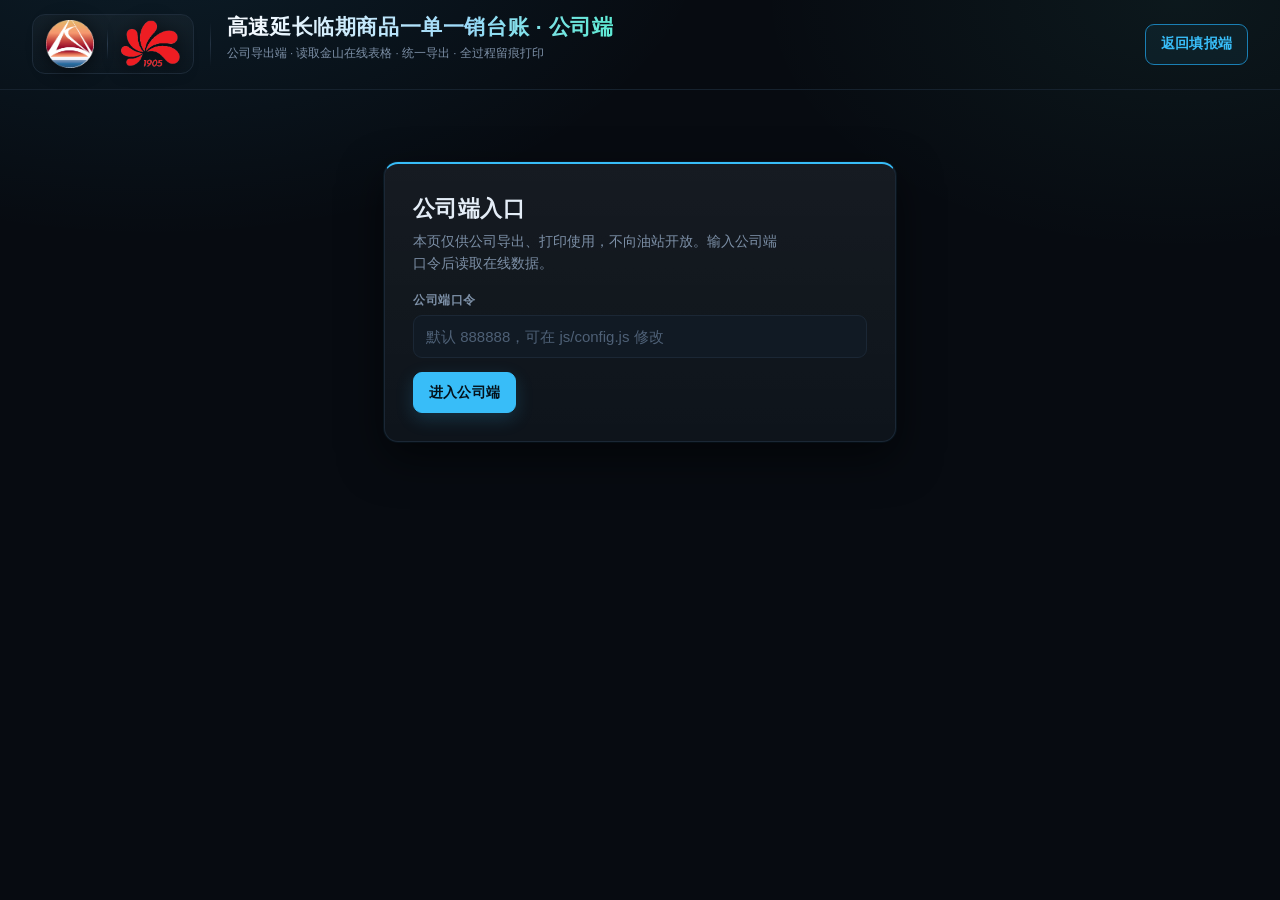
==== commit 71ccc93b: "优化：填报端加公司端跳转、公司端改返回填报端并新增打印预览" ====
--- a/admin.html
+++ b/admin.html
@@ -6,7 +6,7 @@
 <title>临期商品一单一销台账 · 公司导出端</title>
 <link rel="stylesheet" href="css/style.css">
 </head>
-<body>
+<body class="admin-page">
 <header class="top">
   <div class="brand">
     <div class="logos">
@@ -21,7 +21,7 @@
     </div>
   </div>
   <div class="topright">
-    <button type="button" class="btn btn-ghost" id="btnAdminOpenKdocs">打开在线台账</button>
+    <a href="index.html" class="btn btn-ghost" id="btnGoForm">返回填报端</a>
   </div>
 </header>
 
@@ -45,7 +45,8 @@
   <div class="admin-actions">
     <button type="button" class="btn btn-ghost" id="btnAdminRefresh">刷新在线数据</button>
     <button type="button" class="btn btn-primary" id="btnAdminExport">导出 Excel（公司打印版）</button>
-    <button type="button" class="btn btn-success" id="btnAdminPrint">直接打印 / 另存 PDF</button>
+    <button type="button" class="btn btn-primary" id="btnAdminPreview">打印预览</button>
+    <button type="button" class="btn btn-ghost" id="btnAdminPrint">直接打印 / 另存 PDF</button>
   </div>
 
   <div class="toolbar">
@@ -85,6 +86,27 @@
   </div>
 </main>
 
+<!-- 打印预览：工具条 + 白底纸张；打印时只输出纸张内容，避免与上方原表格重复 -->
+<div class="print-preview" id="printPreview" role="dialog" aria-modal="true" aria-labelledby="printPreviewTitle" hidden>
+  <div class="print-preview-bar">
+    <div class="print-preview-heading">
+      <strong id="printPreviewTitle">打印预览</strong>
+      <span>以下为打印效果预览，确认无误后点击确认打印</span>
+    </div>
+    <div class="print-preview-btns">
+      <button type="button" class="btn btn-success btn-sm" id="btnConfirmPrint">确认打印</button>
+      <button type="button" class="btn btn-ghost btn-sm" id="btnClosePreview">关闭</button>
+    </div>
+  </div>
+  <div class="print-preview-body" id="printPreviewBody">
+    <div class="print-paper" id="printPaper">
+      <div class="print-head" id="previewHead"></div>
+      <div id="previewRecords"></div>
+      <div id="previewLogs"></div>
+    </div>
+  </div>
+</div>
+
 <div id="toast" class="toast"></div>
 <script>
 window.addEventListener('error', function(e){
--- a/css/style.css
+++ b/css/style.css
@@ -120,10 +120,14 @@
   padding:0 .45rem;font-family:var(--font-num);font-size:.7rem;margin-left:.25rem;
 }
 
-main{padding:clamp(18px,3vw,32px) clamp(16px,3vw,32px) 4rem;max-width:1440px;margin:0 auto}
+/* 全屏铺满（与驾驶舱 .shell 一致）；打印媒体内另有 padding:0 规则，不受影响 */
+main{padding:clamp(18px,3vw,32px) clamp(16px,3vw,32px) 4rem;max-width:none;margin:0}
 .panel{display:none}
 .panel.active{display:block;animation:panel-in .32s var(--ease-out) both}
 @keyframes panel-in{from{opacity:0;transform:translateY(8px) scale(.995)}to{opacity:1;transform:none}}
+/* 业务分段：一次只显示一段，与顶部 panel 同款进场动画 */
+.step-panel{display:none}
+.step-panel.active{display:block;animation:panel-in .32s var(--ease-out) both}
 
 /* ---------------- 通用控件 ---------------- */
 .toolbar{
@@ -147,6 +151,7 @@
   border-radius:var(--radius-sm);
   padding:.55rem .95rem;
   font:inherit;font-size:.875rem;font-weight:650;letter-spacing:.01em;
+  display:inline-flex;align-items:center;justify-content:center;text-decoration:none;
   cursor:pointer;min-height:38px;
   transition:transform .18s var(--ease-out),background .18s var(--ease-out),
              border-color .18s var(--ease-out),box-shadow .18s var(--ease-out);
@@ -176,41 +181,46 @@
 }
 .save-state.saved{color:var(--down);border-color:rgba(52,211,153,.45);box-shadow:0 0 0 3px rgba(52,211,153,.10)}
 
-/* ---------------- 步骤进度轨 ---------------- */
+/* ---------------- 业务分段 Tab（4 张可切换页面标签） ---------------- */
+/* 外观与顶部 nav.tabs 同款：扁平标签 + 底部高亮条；保留 .step/.active/.done 供 app.js 使用 */
 .stepbar{
-  display:flex;gap:.5rem;margin-bottom:1rem;padding:0;background:transparent;
+  display:flex;gap:0;margin-bottom:1.25rem;
+  background:var(--panel);border-bottom:1px solid var(--line);
 }
 .step{
-  position:relative;flex:1 1 0;display:flex;align-items:center;gap:.55rem;
-  border:1px solid var(--line);border-radius:var(--r);
-  padding:.75rem .9rem;cursor:pointer;
-  font:inherit;font-size:.8125rem;color:var(--mut);
-  background:var(--panel);text-align:left;
-  transition:background .18s var(--ease-out),color .18s var(--ease-out),
-             border-color .18s var(--ease-out),box-shadow .18s var(--ease-out);
-}
-.step:not(:last-child)::after{
-  content:"";position:absolute;right:calc(.5rem * -1);top:50%;
-  width:.5rem;height:1px;background:var(--line-strong);
-}
-.step:hover{background:var(--panel2);color:var(--txt);border-color:var(--line-strong)}
-.step.active{
-  background:linear-gradient(135deg,rgba(56,189,248,.14),rgba(94,234,212,.07));
-  color:var(--data);font-weight:700;border-color:rgba(56,189,248,.45);
-  box-shadow:var(--shadow-glow);
-}
+  flex:1 1 0;min-width:0;
+  display:flex;align-items:center;justify-content:center;gap:.5rem;
+  border:0;border-bottom:2px solid transparent;background:transparent;
+  padding:.85rem 1rem;cursor:pointer;
+  font:inherit;font-size:.875rem;color:var(--mut);
+  transition:color .18s var(--ease-out),border-color .18s var(--ease-out),background .18s var(--ease-out);
+}
+.step:hover{color:var(--txt);background:rgba(56,189,248,.05)}
+.step.active{color:var(--data);border-bottom-color:var(--hero);font-weight:700}
 .step b{
-  width:1.6rem;height:1.6rem;flex:0 0 1.6rem;
   display:inline-flex;align-items:center;justify-content:center;
-  border:1px solid var(--line-strong);border-radius:50%;
+  min-width:1.25rem;height:1.25rem;padding:0 .3rem;flex:0 0 auto;
+  border:1px solid var(--line-strong);border-radius:var(--radius-sm);
   background:var(--panel2);color:var(--mut);
-  font-family:var(--font-num);font-size:.75rem;font-weight:700;
-}
-.step.active b{
-  background:var(--data);border-color:transparent;color:#04121B;
-  box-shadow:0 0 0 4px rgba(56,189,248,.14),0 0 12px rgba(56,189,248,.35);
-}
-.step.done b{background:var(--down);border-color:transparent;color:#04121B}
+  font-family:var(--font-num);font-size:.7rem;font-weight:700;
+}
+.step.active b{background:var(--data);border-color:var(--data);color:#04121B}
+/* .done 不再呈现绿色完成态：JS 仍会加 class，视觉与未访问一致 */
+.step.done,.step.done b{color:var(--mut)}
+.step.done b{background:var(--panel2);border-color:var(--line-strong)}
+
+/* 当前段说明：仅屏幕显示，打印时隐藏（不改动打印媒体查询） */
+.step-intro{display:none}
+@media screen{
+  .step-intro{
+    display:flex;align-items:center;gap:.5rem;flex-wrap:wrap;
+    margin:0 0 1rem;padding:.5rem .85rem;
+    font-size:.8125rem;color:var(--mut);
+    background:rgba(56,189,248,.05);border-left:2px solid var(--data);
+    border-radius:0 var(--radius-sm) var(--radius-sm) 0;
+  }
+  .step-intro b{font-family:var(--font-num);color:var(--data);font-weight:700}
+}
 
 /* ---------------- 卡片 / 表单 ---------------- */
 .card{
@@ -242,8 +252,8 @@
 .hint-line{margin:-.25rem 0 .65rem}
 
 .grid{display:grid;gap:clamp(12px,1.4vw,18px)}
-.g2{grid-template-columns:repeat(2,minmax(0,1fr))}
-.g3{grid-template-columns:repeat(3,minmax(0,1fr))}
+/* 全屏宽下按最小宽度自然铺列，字段不被无限拉伸 */
+.g2,.g3{grid-template-columns:repeat(auto-fill,minmax(280px,1fr))}
 .field{display:flex;flex-direction:column;gap:.35rem;min-width:0}
 .field.full{margin-top:.75rem}
 .field>span{font-size:.75rem;font-weight:700;letter-spacing:.05em;color:var(--mut)}
@@ -307,7 +317,7 @@
     rgba(56,189,248,.06);
   box-shadow:var(--shadow-glow);
 }
-.thumb-row{display:flex;gap:.6rem;flex-wrap:wrap;margin-top:.75rem}
+.thumb-row{display:grid;grid-template-columns:repeat(auto-fill,minmax(7rem,7rem));gap:.6rem;margin-top:.75rem}
 .thumb{
   position:relative;width:7rem;height:5.25rem;
   border:1px solid var(--line);border-radius:var(--radius-sm);overflow:hidden;background:var(--panel2);
@@ -426,6 +436,54 @@
 }
 .print-head{display:none}
 
+/* ---------------- 打印预览覆盖层（公司端：屏幕深色，纸张白底即打印效果） ---------------- */
+.print-preview{
+  position:fixed;inset:0;z-index:90;
+  display:flex;flex-direction:column;
+  background:rgba(0,0,0,.7);
+}
+.print-preview[hidden]{display:none!important}
+.print-preview-bar{
+  flex:0 0 auto;
+  display:flex;align-items:center;justify-content:space-between;gap:16px;flex-wrap:wrap;
+  padding:12px clamp(16px,3vw,32px);
+  background:var(--panel);border-bottom:1px solid var(--line);
+}
+.print-preview-heading{display:flex;align-items:baseline;gap:12px;flex-wrap:wrap;min-width:0}
+.print-preview-heading strong{color:var(--txt);font-size:1rem;flex-shrink:0}
+.print-preview-heading span{color:var(--mut);font-size:.8125rem;overflow-wrap:anywhere}
+.print-preview-btns{display:flex;gap:.75rem;flex-shrink:0}
+.print-preview-body{
+  flex:1 1 auto;min-height:0;overflow:auto;
+  padding:24px clamp(16px,3vw,32px) 48px;
+}
+.print-paper{
+  width:794px;max-width:100%;min-height:1123px;
+  margin:0 auto;padding:48px 56px;
+  background:#fff;color:#000;
+  border-radius:2px;box-shadow:0 20px 60px rgba(0,0,0,.55);
+  font:12px/1.6 "Microsoft YaHei","PingFang SC",sans-serif;
+}
+.print-paper .print-head{
+  display:block;margin:0 0 .75rem;padding-bottom:.4rem;
+  border-bottom:2px solid #000;color:#000;font-size:.9rem;
+}
+.print-paper h3{
+  margin:1.2rem 0 .5rem;padding-bottom:.25rem;
+  border-bottom:1px solid #000;color:#000;font-size:.95rem;
+}
+.print-paper table{width:100%;border-collapse:collapse;background:#fff;color:#000}
+.print-paper table th,.print-paper table td{
+  border:1px solid #999;padding:.28rem .4rem;
+  background:#fff!important;color:#000!important;
+  font-size:.68rem;overflow-wrap:anywhere;
+}
+.print-paper table th{font-weight:700}
+.print-paper small,.print-paper b,.print-paper .mono{color:#000!important}
+.print-paper .tag,.print-paper .tag.done,.print-paper .tag.warn{
+  background:#fff!important;border-color:#000!important;color:#000!important;
+}
+
 /* ---------------- 反馈 / 遮罩 ---------------- */
 .toast{
   position:fixed;bottom:24px;left:50%;transform:translateX(-50%) translateY(100px);
@@ -445,7 +503,6 @@
   .g3,.g2{grid-template-columns:1fr}
   .stepbar{flex-wrap:wrap}
   .step{flex:1 1 45%}
-  .step:nth-child(2n)::after{display:none}
   h1{font-size:18px}
 }
 @media(max-width:640px){
@@ -458,7 +515,6 @@
   .summary-grid{grid-template-columns:repeat(2,minmax(0,1fr))}
   .calc-strip>div{min-width:100%}
   .step{flex:1 1 100%}
-  .step::after{display:none!important}
 }
 
 /* ---------------- 打印：退回高对比白底 ---------------- */
@@ -487,6 +543,44 @@
   *{-webkit-print-color-adjust:exact;print-color-adjust:exact}
 }
 
+/* 公司端打印：只输出预览纸张，隐藏 #adminMain 里的同款表格，杜绝重复打印。
+   上面的通用打印规则保持原样（填报端不受影响），这里只针对 .admin-page。 */
+@media print{
+  .admin-page .top,
+  .admin-page .admin-gate,
+  .admin-page #adminMain,
+  .admin-page #toast,
+  .admin-page .lightbox{display:none!important}
+
+  .admin-page #printPreview{
+    position:static!important;
+    display:block!important;
+    inset:auto!important;
+    width:auto!important;height:auto!important;
+    max-height:none!important;
+    margin:0!important;padding:0!important;
+    overflow:visible!important;
+    background:#fff!important;
+    box-shadow:none!important;
+  }
+  .admin-page .print-preview-bar{display:none!important}
+  .admin-page .print-preview-body{
+    display:block!important;
+    overflow:visible!important;
+    max-height:none!important;
+    margin:0!important;padding:0!important;
+    background:#fff!important;
+  }
+  .admin-page .print-paper{
+    width:auto!important;max-width:none!important;min-height:0!important;
+    margin:0!important;padding:0!important;
+    border:0!important;box-shadow:none!important;
+    background:#fff!important;color:#000!important;
+  }
+  .admin-page .print-paper table th,
+  .admin-page .print-paper table td{border:1px solid #999!important;padding:.28rem .4rem!important}
+}
+
 /* ---------------- 无障碍：减少动效 ---------------- */
 @media (prefers-reduced-motion:reduce){
   *,*::before,*::after{animation-duration:.01ms!important;animation-iteration-count:1!important;transition-duration:.01ms!important}
